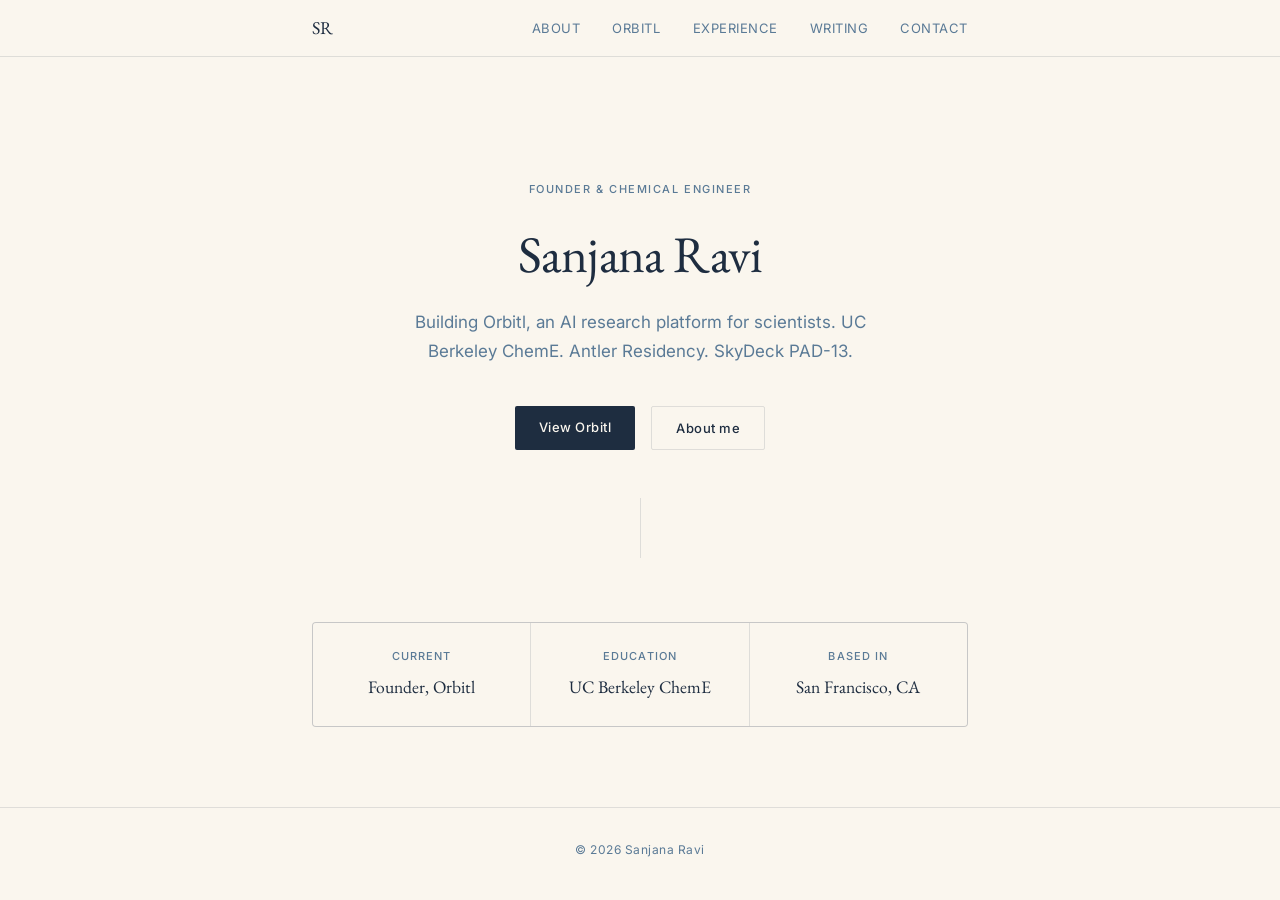
==== index.html @ 63fbdcaa "Add files via upload" ====
<!DOCTYPE html>
<html lang="en">
<head>
  <meta charset="UTF-8">
  <meta name="viewport" content="width=device-width, initial-scale=1.0">
  <title>Sanjana Ravi</title>
  <link rel="stylesheet" href="style.css">
  <style>
    .hero {
      padding-top: 60px;
      text-align: center;
    }

    .hero-eyebrow {
      font-size: 11px;
      font-weight: 500;
      letter-spacing: 0.14em;
      text-transform: uppercase;
      color: var(--muted);
      margin-bottom: 1.5rem;
    }

    .hero h1 {
      margin-bottom: 1.5rem;
    }

    .hero-sub {
      font-size: 17px;
      color: var(--muted);
      max-width: 480px;
      margin: 0 auto 2.5rem;
      line-height: 1.7;
    }

    .hero-links {
      display: flex;
      gap: 1rem;
      justify-content: center;
      flex-wrap: wrap;
    }

    .btn-primary {
      display: inline-block;
      padding: 10px 24px;
      background: var(--navy);
      color: var(--cream);
      font-size: 13px;
      font-weight: 500;
      letter-spacing: 0.04em;
      border-radius: 2px;
      text-decoration: none;
      transition: background 0.2s;
    }

    .btn-primary:hover {
      background: var(--mid);
      text-decoration: none;
    }

    .btn-secondary {
      display: inline-block;
      padding: 10px 24px;
      border: 1px solid var(--border);
      color: var(--navy);
      font-size: 13px;
      font-weight: 500;
      letter-spacing: 0.04em;
      border-radius: 2px;
      text-decoration: none;
      transition: border-color 0.2s;
    }

    .btn-secondary:hover {
      border-color: var(--accent);
      text-decoration: none;
    }

    .hero-rule {
      width: 1px;
      height: 60px;
      background: var(--border);
      margin: 3rem auto;
    }

    .quick-facts {
      display: grid;
      grid-template-columns: repeat(3, 1fr);
      gap: 1px;
      background: var(--border);
      border: 1px solid var(--border);
      border-radius: 4px;
      overflow: hidden;
      margin-top: 4rem;
    }

    .fact {
      background: var(--cream);
      padding: 1.5rem 1.25rem;
      text-align: center;
    }

    .fact-label {
      font-size: 11px;
      font-weight: 500;
      letter-spacing: 0.1em;
      text-transform: uppercase;
      color: var(--muted);
      margin-bottom: 0.4rem;
    }

    .fact-value {
      font-family: 'EB Garamond', serif;
      font-size: 1.1rem;
      color: var(--navy);
    }

    @media (max-width: 500px) {
      .quick-facts { grid-template-columns: 1fr; }
    }
  </style>
</head>
<body>

<nav>
  <div class="nav-inner">
    <a class="nav-logo" href="index.html">SR</a>
    <ul class="nav-links">
      <li><a href="about.html">About</a></li>
      <li><a href="orbitl.html">Orbitl</a></li>
      <li><a href="experience.html">Experience</a></li>
      <li><a href="writing.html">Writing</a></li>
      <li><a href="contact.html">Contact</a></li>
    </ul>
  </div>
</nav>

<div class="page">
  <div class="hero">
    <p class="hero-eyebrow">Founder &amp; Chemical Engineer</p>
    <h1>Sanjana Ravi</h1>
    <p class="hero-sub">
      Building Orbitl, an AI research platform for scientists.
      UC Berkeley ChemE. Antler Residency. SkyDeck PAD-13.
    </p>
    <div class="hero-links">
      <a href="orbitl.html" class="btn-primary">View Orbitl</a>
      <a href="about.html" class="btn-secondary">About me</a>
    </div>

    <div class="hero-rule"></div>

    <div class="quick-facts">
      <div class="fact">
        <p class="fact-label">Current</p>
        <p class="fact-value">Founder, Orbitl</p>
      </div>
      <div class="fact">
        <p class="fact-label">Education</p>
        <p class="fact-value">UC Berkeley ChemE</p>
      </div>
      <div class="fact">
        <p class="fact-label">Based in</p>
        <p class="fact-value">San Francisco, CA</p>
      </div>
    </div>
  </div>
</div>

<footer>
  &copy; 2026 Sanjana Ravi
</footer>

</body>
</html>
---- style.css ----
@import url('https://fonts.googleapis.com/css2?family=EB+Garamond:ital,wght@0,400;0,500;1,400&family=Inter:wght@300;400;500&display=swap');

*, *::before, *::after { box-sizing: border-box; margin: 0; padding: 0; }

:root {
  --navy:   #1E2D40;
  --mid:    #2C4A6E;
  --accent: #4A7FA5;
  --cream:  #FAF6EE;
  --sand:   #F0E8D5;
  --text:   #1E2D40;
  --muted:  #5A7A96;
  --border: rgba(30,45,64,0.12);
}

html { scroll-behavior: smooth; }

body {
  font-family: 'Inter', sans-serif;
  background: var(--cream);
  color: var(--text);
  font-size: 16px;
  line-height: 1.7;
  min-height: 100vh;
}

/* NAV */
nav {
  position: fixed;
  top: 0; left: 0; right: 0;
  z-index: 100;
  background: rgba(250,246,238,0.92);
  backdrop-filter: blur(8px);
  border-bottom: 1px solid var(--border);
}

.nav-inner {
  max-width: 720px;
  margin: 0 auto;
  padding: 0 2rem;
  height: 56px;
  display: flex;
  align-items: center;
  justify-content: space-between;
}

.nav-logo {
  font-family: 'EB Garamond', serif;
  font-size: 18px;
  color: var(--navy);
  text-decoration: none;
  letter-spacing: 0.01em;
}

.nav-links {
  display: flex;
  gap: 2rem;
  list-style: none;
}

.nav-links a {
  font-size: 13px;
  font-weight: 400;
  color: var(--muted);
  text-decoration: none;
  letter-spacing: 0.04em;
  text-transform: uppercase;
  transition: color 0.2s;
}

.nav-links a:hover,
.nav-links a.active { color: var(--navy); }

/* PAGE WRAPPER */
.page {
  max-width: 720px;
  margin: 0 auto;
  padding: 120px 2rem 80px;
}

/* TYPOGRAPHY */
h1 {
  font-family: 'EB Garamond', serif;
  font-size: clamp(2.2rem, 5vw, 3.2rem);
  font-weight: 400;
  line-height: 1.2;
  color: var(--navy);
  letter-spacing: -0.01em;
}

h2 {
  font-family: 'EB Garamond', serif;
  font-size: 1.6rem;
  font-weight: 400;
  color: var(--navy);
  margin-bottom: 1.2rem;
}

h3 {
  font-size: 14px;
  font-weight: 500;
  letter-spacing: 0.08em;
  text-transform: uppercase;
  color: var(--accent);
  margin-bottom: 0.5rem;
}

p { color: var(--text); margin-bottom: 1rem; }
p:last-child { margin-bottom: 0; }

a { color: var(--accent); text-decoration: none; }
a:hover { text-decoration: underline; }

/* DIVIDER */
.divider {
  width: 40px;
  height: 1px;
  background: var(--accent);
  margin: 2rem auto;
}

/* SECTION */
.section { margin-bottom: 5rem; }

/* EYEBROW */
.eyebrow {
  font-size: 11px;
  font-weight: 500;
  letter-spacing: 0.12em;
  text-transform: uppercase;
  color: var(--muted);
  margin-bottom: 1.5rem;
}

/* TAG */
.tag {
  display: inline-block;
  font-size: 11px;
  font-weight: 500;
  letter-spacing: 0.06em;
  text-transform: uppercase;
  color: var(--accent);
  background: rgba(74,127,165,0.1);
  padding: 3px 10px;
  border-radius: 2px;
  margin-right: 6px;
  margin-bottom: 6px;
}

/* CARD */
.card {
  border: 1px solid var(--border);
  border-radius: 4px;
  padding: 1.5rem;
  margin-bottom: 1rem;
  background: #fff;
}

.card-meta {
  font-size: 12px;
  color: var(--muted);
  margin-bottom: 0.4rem;
}

/* FOOTER */
footer {
  border-top: 1px solid var(--border);
  padding: 2rem;
  text-align: center;
  font-size: 12px;
  color: var(--muted);
  letter-spacing: 0.04em;
}

/* MOBILE */
@media (max-width: 600px) {
  .nav-links { gap: 1.2rem; }
  .page { padding: 100px 1.25rem 60px; }
}
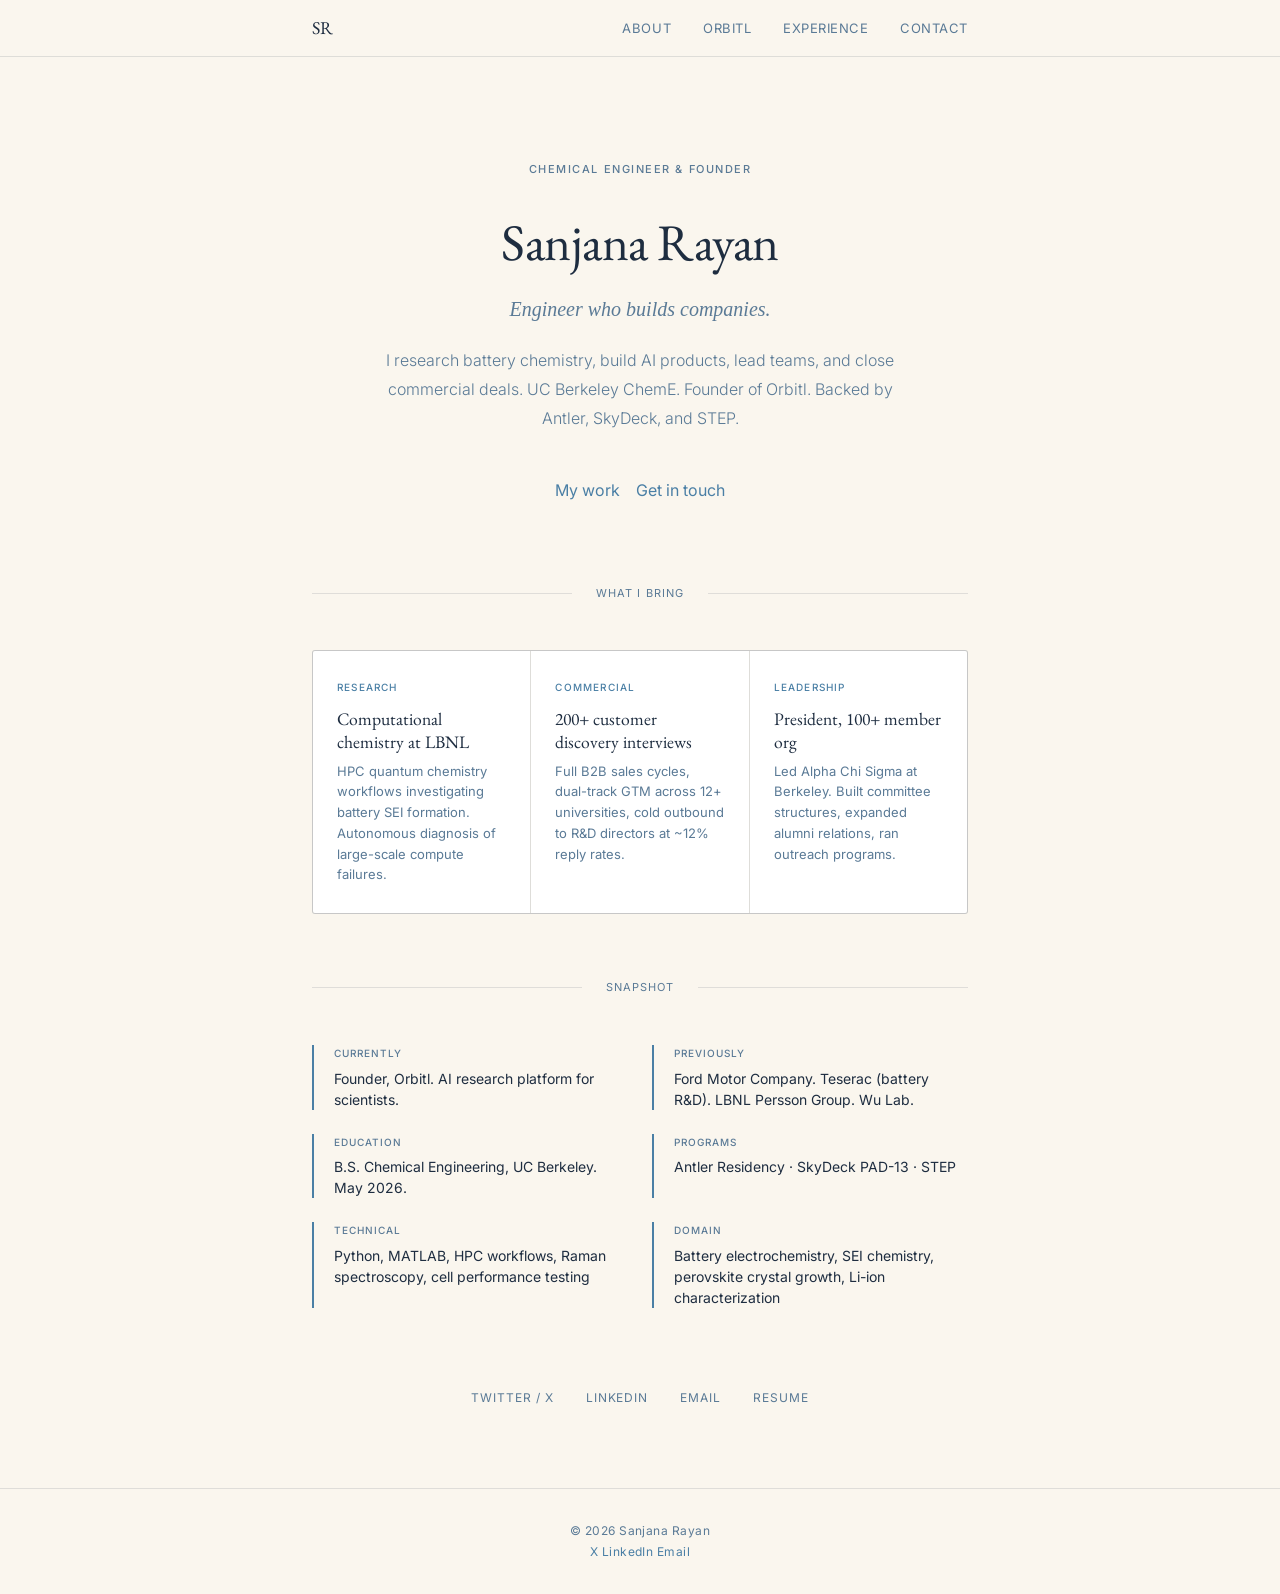
==== commit d31ed6be: "update site" ====
--- a/index.html
+++ b/index.html
@@ -3,13 +3,10 @@
 <head>
   <meta charset="UTF-8">
   <meta name="viewport" content="width=device-width, initial-scale=1.0">
-  <title>Sanjana Ravi</title>
+  <title>Sanjana Rayan</title>
   <link rel="stylesheet" href="style.css">
   <style>
-    .hero {
-      padding-top: 60px;
-      text-align: center;
-    }
+    .hero { padding-top: 40px; text-align: center; }
 
     .hero-eyebrow {
       font-size: 11px;
@@ -17,19 +14,26 @@
       letter-spacing: 0.14em;
       text-transform: uppercase;
       color: var(--muted);
-      margin-bottom: 1.5rem;
-    }
-
-    .hero h1 {
-      margin-bottom: 1.5rem;
+      margin-bottom: 2rem;
+    }
+
+    .hero h1 { margin-bottom: 1.25rem; }
+
+    .hero-tagline {
+      font-family: 'EB Garamond', serif;
+      font-size: 1.25rem;
+      color: var(--muted);
+      font-style: italic;
+      margin-bottom: 1.25rem;
     }
 
     .hero-sub {
-      font-size: 17px;
-      color: var(--muted);
-      max-width: 480px;
-      margin: 0 auto 2.5rem;
-      line-height: 1.7;
+      font-size: 16px;
+      color: var(--muted);
+      max-width: 520px;
+      margin: 0 auto 2.75rem;
+      line-height: 1.8;
+      font-weight: 300;
     }
 
     .hero-links {
@@ -37,85 +41,115 @@
       gap: 1rem;
       justify-content: center;
       flex-wrap: wrap;
-    }
-
-    .btn-primary {
-      display: inline-block;
-      padding: 10px 24px;
-      background: var(--navy);
-      color: var(--cream);
-      font-size: 13px;
-      font-weight: 500;
-      letter-spacing: 0.04em;
-      border-radius: 2px;
-      text-decoration: none;
-      transition: background 0.2s;
-    }
-
-    .btn-primary:hover {
-      background: var(--mid);
-      text-decoration: none;
-    }
-
-    .btn-secondary {
-      display: inline-block;
-      padding: 10px 24px;
-      border: 1px solid var(--border);
-      color: var(--navy);
-      font-size: 13px;
-      font-weight: 500;
-      letter-spacing: 0.04em;
-      border-radius: 2px;
-      text-decoration: none;
-      transition: border-color 0.2s;
-    }
-
-    .btn-secondary:hover {
-      border-color: var(--accent);
-      text-decoration: none;
-    }
-
-    .hero-rule {
-      width: 1px;
-      height: 60px;
+      margin-bottom: 5rem;
+    }
+
+    .section-rule {
+      display: grid;
+      grid-template-columns: 1fr auto 1fr;
+      align-items: center;
+      gap: 1.5rem;
+      margin: 0 0 3rem;
+      color: var(--muted);
+      font-size: 11px;
+      letter-spacing: 0.1em;
+      text-transform: uppercase;
+    }
+
+    .section-rule::before, .section-rule::after {
+      content: '';
+      height: 1px;
       background: var(--border);
-      margin: 3rem auto;
-    }
-
-    .quick-facts {
+    }
+
+    .highlights {
       display: grid;
       grid-template-columns: repeat(3, 1fr);
       gap: 1px;
       background: var(--border);
       border: 1px solid var(--border);
-      border-radius: 4px;
+      border-radius: 3px;
       overflow: hidden;
-      margin-top: 4rem;
-    }
-
-    .fact {
-      background: var(--cream);
-      padding: 1.5rem 1.25rem;
-      text-align: center;
-    }
-
-    .fact-label {
-      font-size: 11px;
+      margin-bottom: 4rem;
+    }
+
+    .highlight-cell {
+      background: #fff;
+      padding: 1.75rem 1.5rem;
+    }
+
+    .highlight-label {
+      font-size: 10px;
       font-weight: 500;
-      letter-spacing: 0.1em;
-      text-transform: uppercase;
-      color: var(--muted);
-      margin-bottom: 0.4rem;
-    }
-
-    .fact-value {
+      letter-spacing: 0.12em;
+      text-transform: uppercase;
+      color: var(--accent);
+      margin-bottom: 0.75rem;
+    }
+
+    .highlight-title {
       font-family: 'EB Garamond', serif;
       font-size: 1.1rem;
       color: var(--navy);
-    }
-
-    @media (max-width: 500px) {
-      .quick-facts { grid-template-columns: 1fr; }
+      margin-bottom: 0.4rem;
+      line-height: 1.3;
+    }
+
+    .highlight-desc {
+      font-size: 13px;
+      color: var(--muted);
+      line-height: 1.6;
+      margin: 0;
+    }
+
+    .snapshot {
+      display: grid;
+      grid-template-columns: repeat(2, 1fr);
+      gap: 1.5rem;
+      margin-bottom: 5rem;
+    }
+
+    .snapshot-item {
+      border-left: 2px solid var(--accent);
+      padding-left: 1.25rem;
+    }
+
+    .snapshot-item-label {
+      font-size: 10px;
+      font-weight: 500;
+      letter-spacing: 0.1em;
+      text-transform: uppercase;
+      color: var(--muted);
+      margin-bottom: 0.35rem;
+    }
+
+    .snapshot-item-value {
+      font-size: 14px;
+      color: var(--navy);
+      line-height: 1.5;
+      margin: 0;
+    }
+
+    .social-row {
+      display: flex;
+      justify-content: center;
+      gap: 2rem;
+    }
+
+    .social-link {
+      font-size: 12px;
+      letter-spacing: 0.08em;
+      text-transform: uppercase;
+      color: var(--muted);
+      text-decoration: none;
+      transition: color 0.2s;
+    }
+
+    .social-link:hover { color: var(--navy); text-decoration: none; }
+
+    @media (max-width: 600px) {
+      .highlights { grid-template-columns: 1fr; }
+      .snapshot { grid-template-columns: 1fr; }
     }
   </style>
 </head>
@@ -128,7 +162,6 @@
       <li><a href="about.html">About</a></li>
       <li><a href="orbitl.html">Orbitl</a></li>
       <li><a href="experience.html">Experience</a></li>
-      <li><a href="writing.html">Writing</a></li>
       <li><a href="contact.html">Contact</a></li>
     </ul>
   </div>
@@ -136,39 +169,84 @@
 
 <div class="page">
   <div class="hero">
-    <p class="hero-eyebrow">Founder &amp; Chemical Engineer</p>
-    <h1>Sanjana Ravi</h1>
+    <p class="hero-eyebrow">Chemical Engineer &amp; Founder</p>
+    <h1>Sanjana Rayan</h1>
+    <p class="hero-tagline">Engineer who builds companies.</p>
     <p class="hero-sub">
-      Building Orbitl, an AI research platform for scientists.
-      UC Berkeley ChemE. Antler Residency. SkyDeck PAD-13.
+      I research battery chemistry, build AI products, lead teams, and close commercial deals.
+      UC Berkeley ChemE. Founder of Orbitl. Backed by Antler, SkyDeck, and STEP.
     </p>
     <div class="hero-links">
-      <a href="orbitl.html" class="btn-primary">View Orbitl</a>
-      <a href="about.html" class="btn-secondary">About me</a>
-    </div>
-
-    <div class="hero-rule"></div>
-
-    <div class="quick-facts">
-      <div class="fact">
-        <p class="fact-label">Current</p>
-        <p class="fact-value">Founder, Orbitl</p>
-      </div>
-      <div class="fact">
-        <p class="fact-label">Education</p>
-        <p class="fact-value">UC Berkeley ChemE</p>
-      </div>
-      <div class="fact">
-        <p class="fact-label">Based in</p>
-        <p class="fact-value">San Francisco, CA</p>
-      </div>
-    </div>
+      <a href="experience.html" class="btn-primary">My work</a>
+      <a href="contact.html" class="btn-secondary">Get in touch</a>
+    </div>
+  </div>
+
+  <div class="section-rule">What I bring</div>
+
+  <div class="highlights">
+    <div class="highlight-cell">
+      <p class="highlight-label">Research</p>
+      <p class="highlight-title">Computational chemistry at LBNL</p>
+      <p class="highlight-desc">HPC quantum chemistry workflows investigating battery SEI formation. Autonomous diagnosis of large-scale compute failures.</p>
+    </div>
+    <div class="highlight-cell">
+      <p class="highlight-label">Commercial</p>
+      <p class="highlight-title">200+ customer discovery interviews</p>
+      <p class="highlight-desc">Full B2B sales cycles, dual-track GTM across 12+ universities, cold outbound to R&amp;D directors at ~12% reply rates.</p>
+    </div>
+    <div class="highlight-cell">
+      <p class="highlight-label">Leadership</p>
+      <p class="highlight-title">President, 100+ member org</p>
+      <p class="highlight-desc">Led Alpha Chi Sigma at Berkeley. Built committee structures, expanded alumni relations, ran outreach programs.</p>
+    </div>
+  </div>
+
+  <div class="section-rule">Snapshot</div>
+
+  <div class="snapshot">
+    <div class="snapshot-item">
+      <p class="snapshot-item-label">Currently</p>
+      <p class="snapshot-item-value">Founder, Orbitl. AI research platform for scientists.</p>
+    </div>
+    <div class="snapshot-item">
+      <p class="snapshot-item-label">Previously</p>
+      <p class="snapshot-item-value">Ford Motor Company. Teserac (battery R&amp;D). LBNL Persson Group. Wu Lab.</p>
+    </div>
+    <div class="snapshot-item">
+      <p class="snapshot-item-label">Education</p>
+      <p class="snapshot-item-value">B.S. Chemical Engineering, UC Berkeley. May 2026.</p>
+    </div>
+    <div class="snapshot-item">
+      <p class="snapshot-item-label">Programs</p>
+      <p class="snapshot-item-value">Antler Residency &middot; SkyDeck PAD-13 &middot; STEP</p>
+    </div>
+    <div class="snapshot-item">
+      <p class="snapshot-item-label">Technical</p>
+      <p class="snapshot-item-value">Python, MATLAB, HPC workflows, Raman spectroscopy, cell performance testing</p>
+    </div>
+    <div class="snapshot-item">
+      <p class="snapshot-item-label">Domain</p>
+      <p class="snapshot-item-value">Battery electrochemistry, SEI chemistry, perovskite crystal growth, Li-ion characterization</p>
+    </div>
+  </div>
+
+  <div class="social-row">
+    <a class="social-link" href="https://x.com/sanjanarayan" target="_blank">Twitter / X</a>
+    <a class="social-link" href="https://www.linkedin.com/in/sanjanarayan/" target="_blank">LinkedIn</a>
+    <a class="social-link" href="mailto:sanjanarayan@berkeley.edu">Email</a>
+    <a class="social-link" href="resume.pdf" target="_blank">Resume</a>
   </div>
 </div>
 
 <footer>
-  &copy; 2026 Sanjana Ravi
+  <span>&copy; 2026 Sanjana Rayan</span>
+  <div class="footer-links">
+    <a href="https://x.com/sanjanarayan" target="_blank">X</a>
+    <a href="https://www.linkedin.com/in/sanjanarayan/" target="_blank">LinkedIn</a>
+    <a href="mailto:sanjanarayan@berkeley.edu">Email</a>
+  </div>
 </footer>
 
 </body>
-</html>
+</html>
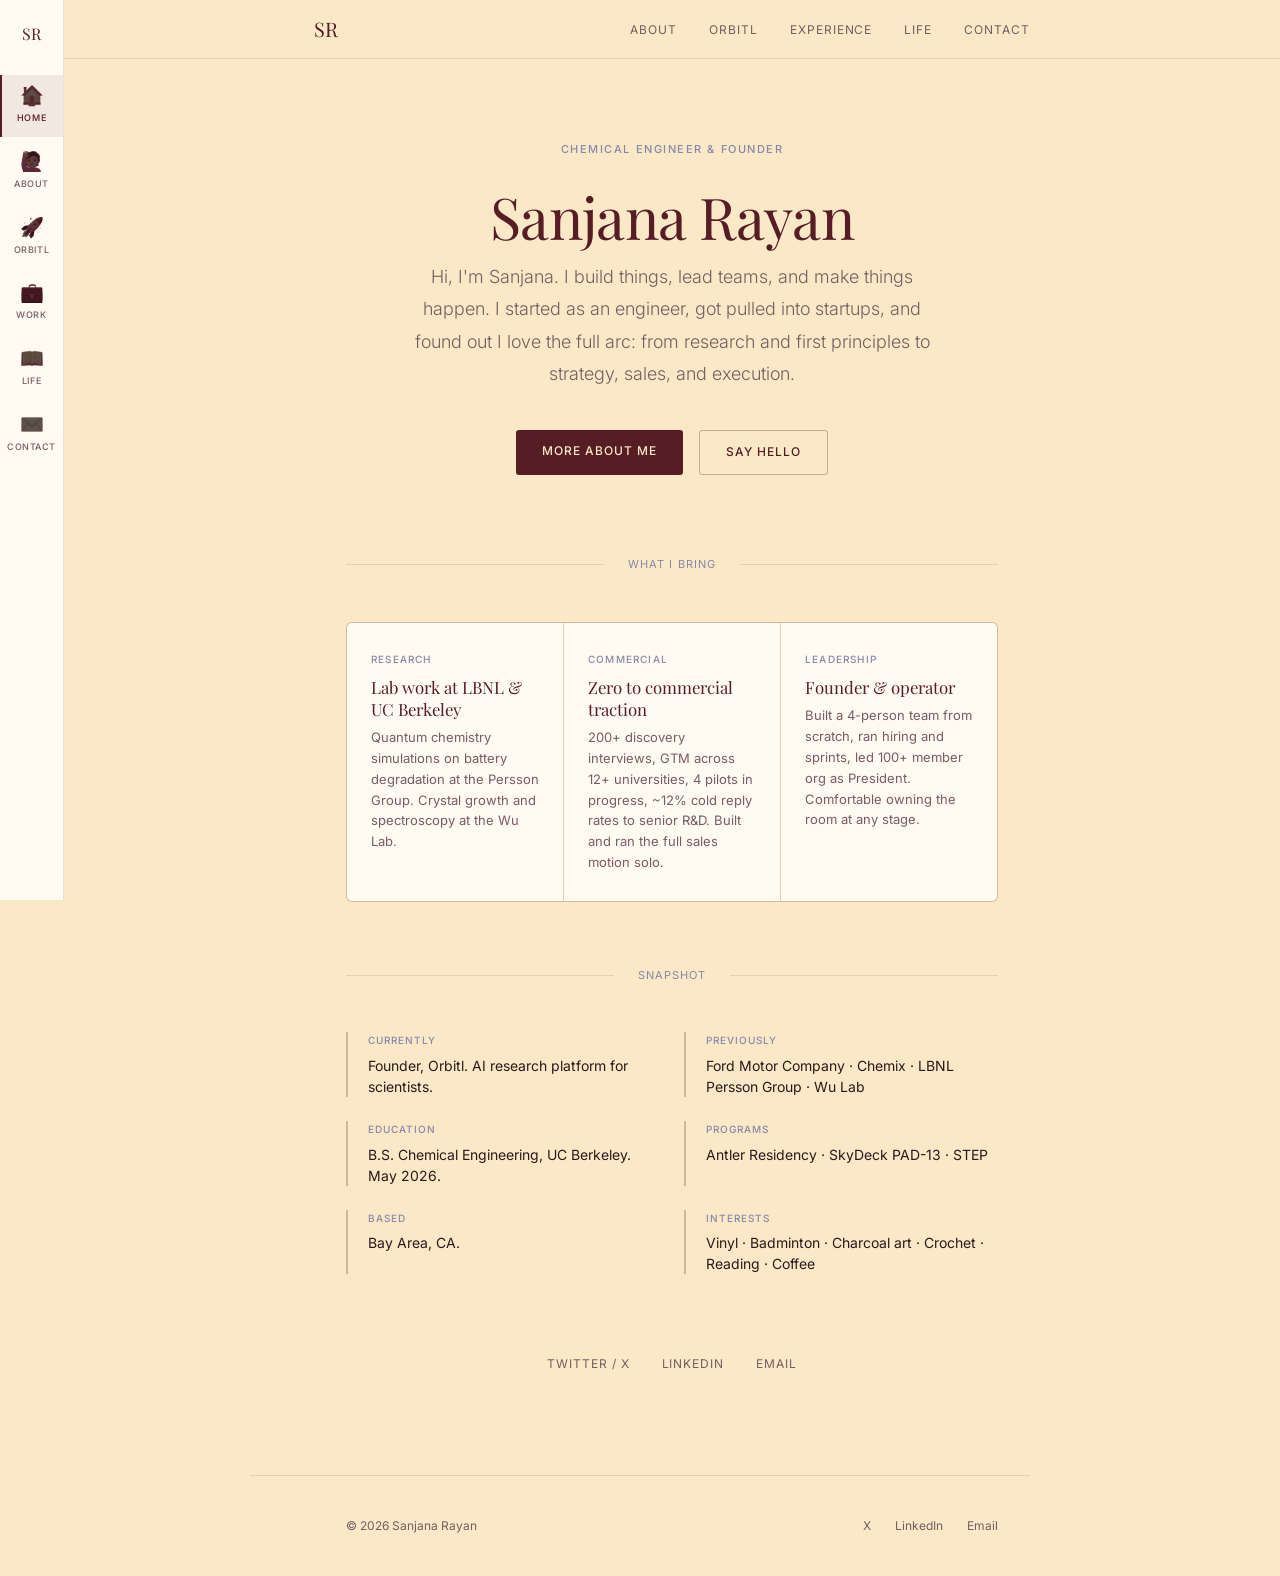
==== commit 1a68742e: "redesign" ====
--- a/index.html
+++ b/index.html
@@ -6,61 +6,12 @@
   <title>Sanjana Rayan</title>
   <link rel="stylesheet" href="style.css">
   <style>
-    .hero { padding-top: 40px; text-align: center; }
-
-    .hero-eyebrow {
-      font-size: 11px;
-      font-weight: 500;
-      letter-spacing: 0.14em;
-      text-transform: uppercase;
-      color: var(--muted);
-      margin-bottom: 2rem;
-    }
-
-    .hero h1 { margin-bottom: 1.25rem; }
-
-    .hero-tagline {
-      font-family: 'EB Garamond', serif;
-      font-size: 1.25rem;
-      color: var(--muted);
-      font-style: italic;
-      margin-bottom: 1.25rem;
-    }
-
-    .hero-sub {
-      font-size: 16px;
-      color: var(--muted);
-      max-width: 520px;
-      margin: 0 auto 2.75rem;
-      line-height: 1.8;
-      font-weight: 300;
-    }
-
-    .hero-links {
-      display: flex;
-      gap: 1rem;
-      justify-content: center;
-      flex-wrap: wrap;
-      margin-bottom: 5rem;
-    }
-
-    .section-rule {
-      display: grid;
-      grid-template-columns: 1fr auto 1fr;
-      align-items: center;
-      gap: 1.5rem;
-      margin: 0 0 3rem;
-      color: var(--muted);
-      font-size: 11px;
-      letter-spacing: 0.1em;
-      text-transform: uppercase;
-    }
-
-    .section-rule::before, .section-rule::after {
-      content: '';
-      height: 1px;
-      background: var(--border);
-    }
+    .hero { text-align: center; padding-top: 40px; }
+    .hero-eyebrow { font-size: 11px; font-weight: 500; letter-spacing: 0.14em; text-transform: uppercase; color: var(--slate-dk); margin-bottom: 1.5rem; }
+    .hero h1 { margin-bottom: 0.75rem; }
+    .hero-tagline { font-family: 'Playfair Display', serif; font-size: 1.2rem; color: var(--muted); font-style: italic; margin-bottom: 1.25rem; }
+    .hero-sub { font-size: 16px; color: var(--muted); max-width: 500px; margin: 0 auto 2.5rem; line-height: 1.8; font-weight: 300; }
+    .hero-links { display: flex; gap: 1rem; justify-content: center; flex-wrap: wrap; margin-bottom: 5rem; }
 
     .highlights {
       display: grid;
@@ -68,84 +19,23 @@
       gap: 1px;
       background: var(--border);
       border: 1px solid var(--border);
-      border-radius: 3px;
+      border-radius: 6px;
       overflow: hidden;
       margin-bottom: 4rem;
     }
+    .highlight-cell { background: var(--white); padding: 1.75rem 1.5rem; }
+    .highlight-label { font-size: 10px; font-weight: 500; letter-spacing: 0.12em; text-transform: uppercase; color: var(--slate-dk); margin-bottom: 0.6rem; }
+    .highlight-title { font-family: 'Playfair Display', serif; font-size: 1.05rem; color: var(--bordeaux); margin-bottom: 0.4rem; line-height: 1.3; }
+    .highlight-desc { font-size: 13px; color: var(--muted); line-height: 1.6; margin: 0; }
 
-    .highlight-cell {
-      background: #fff;
-      padding: 1.75rem 1.5rem;
-    }
+    .snapshot { display: grid; grid-template-columns: repeat(2, 1fr); gap: 1.5rem; margin-bottom: 5rem; }
+    .snapshot-item { border-left: 2px solid rgba(86,29,37,0.25); padding-left: 1.25rem; }
+    .snapshot-item-label { font-size: 10px; font-weight: 500; letter-spacing: 0.1em; text-transform: uppercase; color: var(--slate-dk); margin-bottom: 0.35rem; }
+    .snapshot-item-value { font-size: 14px; color: var(--text); line-height: 1.5; margin: 0; }
 
-    .highlight-label {
-      font-size: 10px;
-      font-weight: 500;
-      letter-spacing: 0.12em;
-      text-transform: uppercase;
-      color: var(--accent);
-      margin-bottom: 0.75rem;
-    }
-
-    .highlight-title {
-      font-family: 'EB Garamond', serif;
-      font-size: 1.1rem;
-      color: var(--navy);
-      margin-bottom: 0.4rem;
-      line-height: 1.3;
-    }
-
-    .highlight-desc {
-      font-size: 13px;
-      color: var(--muted);
-      line-height: 1.6;
-      margin: 0;
-    }
-
-    .snapshot {
-      display: grid;
-      grid-template-columns: repeat(2, 1fr);
-      gap: 1.5rem;
-      margin-bottom: 5rem;
-    }
-
-    .snapshot-item {
-      border-left: 2px solid var(--accent);
-      padding-left: 1.25rem;
-    }
-
-    .snapshot-item-label {
-      font-size: 10px;
-      font-weight: 500;
-      letter-spacing: 0.1em;
-      text-transform: uppercase;
-      color: var(--muted);
-      margin-bottom: 0.35rem;
-    }
-
-    .snapshot-item-value {
-      font-size: 14px;
-      color: var(--navy);
-      line-height: 1.5;
-      margin: 0;
-    }
-
-    .social-row {
-      display: flex;
-      justify-content: center;
-      gap: 2rem;
-    }
-
-    .social-link {
-      font-size: 12px;
-      letter-spacing: 0.08em;
-      text-transform: uppercase;
-      color: var(--muted);
-      text-decoration: none;
-      transition: color 0.2s;
-    }
-
-    .social-link:hover { color: var(--navy); text-decoration: none; }
+    .social-row { display: flex; justify-content: center; gap: 2rem; }
+    .social-link { font-size: 12px; letter-spacing: 0.08em; text-transform: uppercase; color: var(--muted); text-decoration: none; transition: color 0.2s; }
+    .social-link:hover { color: var(--bordeaux); text-decoration: none; }
 
     @media (max-width: 600px) {
       .highlights { grid-template-columns: 1fr; }
@@ -154,7 +44,33 @@
   </style>
 </head>
 <body>
-
+<div class="sidebar">
+  <a class="sidebar-logo" href="index.html">SR</a>
+  <a class="sidebar-link active" href="index.html">
+    <span class="sidebar-emoji">🏠</span>
+    <span class="sidebar-label">Home</span>
+  </a>
+  <a class="sidebar-link " href="about.html">
+    <span class="sidebar-emoji">🙋</span>
+    <span class="sidebar-label">About</span>
+  </a>
+  <a class="sidebar-link " href="orbitl.html">
+    <span class="sidebar-emoji">🚀</span>
+    <span class="sidebar-label">Orbitl</span>
+  </a>
+  <a class="sidebar-link " href="experience.html">
+    <span class="sidebar-emoji">💼</span>
+    <span class="sidebar-label">Work</span>
+  </a>
+  <a class="sidebar-link " href="life.html">
+    <span class="sidebar-emoji">📖</span>
+    <span class="sidebar-label">Life</span>
+  </a>
+  <a class="sidebar-link " href="contact.html">
+    <span class="sidebar-emoji">✉️</span>
+    <span class="sidebar-label">Contact</span>
+  </a>
+</div>
 <nav>
   <div class="nav-inner">
     <a class="nav-logo" href="index.html">SR</a>
@@ -162,6 +78,7 @@
       <li><a href="about.html">About</a></li>
       <li><a href="orbitl.html">Orbitl</a></li>
       <li><a href="experience.html">Experience</a></li>
+      <li><a href="life.html">Life</a></li>
       <li><a href="contact.html">Contact</a></li>
     </ul>
   </div>
@@ -171,14 +88,10 @@
   <div class="hero">
     <p class="hero-eyebrow">Chemical Engineer &amp; Founder</p>
     <h1>Sanjana Rayan</h1>
-    <p class="hero-tagline">Engineer who builds companies.</p>
-    <p class="hero-sub">
-      I research battery chemistry, build AI products, lead teams, and close commercial deals.
-      UC Berkeley ChemE. Founder of Orbitl. Backed by Antler, SkyDeck, and STEP.
-    </p>
+    <p class="hero-sub" style="font-size:18px; max-width:520px;">Hi, I'm Sanjana. I build things, lead teams, and make things happen. I started as an engineer, got pulled into startups, and found out I love the full arc: from research and first principles to strategy, sales, and execution.</p>
     <div class="hero-links">
-      <a href="experience.html" class="btn-primary">My work</a>
-      <a href="contact.html" class="btn-secondary">Get in touch</a>
+      <a href="about.html" class="btn-primary">More about me</a>
+      <a href="contact.html" class="btn-secondary">Say hello</a>
     </div>
   </div>
 
@@ -187,18 +100,18 @@
   <div class="highlights">
     <div class="highlight-cell">
       <p class="highlight-label">Research</p>
-      <p class="highlight-title">Computational chemistry at LBNL</p>
-      <p class="highlight-desc">HPC quantum chemistry workflows investigating battery SEI formation. Autonomous diagnosis of large-scale compute failures.</p>
+      <p class="highlight-title">Lab work at LBNL &amp; UC Berkeley</p>
+      <p class="highlight-desc">Quantum chemistry simulations on battery degradation at the Persson Group. Crystal growth and spectroscopy at the Wu Lab.</p>
     </div>
     <div class="highlight-cell">
       <p class="highlight-label">Commercial</p>
-      <p class="highlight-title">200+ customer discovery interviews</p>
-      <p class="highlight-desc">Full B2B sales cycles, dual-track GTM across 12+ universities, cold outbound to R&amp;D directors at ~12% reply rates.</p>
+      <p class="highlight-title">Zero to commercial traction</p>
+      <p class="highlight-desc">200+ discovery interviews, GTM across 12+ universities, 4 pilots in progress, ~12% cold reply rates to senior R&amp;D. Built and ran the full sales motion solo.</p>
     </div>
     <div class="highlight-cell">
       <p class="highlight-label">Leadership</p>
-      <p class="highlight-title">President, 100+ member org</p>
-      <p class="highlight-desc">Led Alpha Chi Sigma at Berkeley. Built committee structures, expanded alumni relations, ran outreach programs.</p>
+      <p class="highlight-title">Founder &amp; operator</p>
+      <p class="highlight-desc">Built a 4-person team from scratch, ran hiring and sprints, led 100+ member org as President. Comfortable owning the room at any stage.</p>
     </div>
   </div>
 
@@ -211,7 +124,7 @@
     </div>
     <div class="snapshot-item">
       <p class="snapshot-item-label">Previously</p>
-      <p class="snapshot-item-value">Ford Motor Company. Teserac (battery R&amp;D). LBNL Persson Group. Wu Lab.</p>
+      <p class="snapshot-item-value">Ford Motor Company &middot; Chemix &middot; LBNL Persson Group &middot; Wu Lab</p>
     </div>
     <div class="snapshot-item">
       <p class="snapshot-item-label">Education</p>
@@ -222,31 +135,29 @@
       <p class="snapshot-item-value">Antler Residency &middot; SkyDeck PAD-13 &middot; STEP</p>
     </div>
     <div class="snapshot-item">
-      <p class="snapshot-item-label">Technical</p>
-      <p class="snapshot-item-value">Python, MATLAB, HPC workflows, Raman spectroscopy, cell performance testing</p>
+      <p class="snapshot-item-label">Based</p>
+      <p class="snapshot-item-value">Bay Area, CA.</p>
     </div>
     <div class="snapshot-item">
-      <p class="snapshot-item-label">Domain</p>
-      <p class="snapshot-item-value">Battery electrochemistry, SEI chemistry, perovskite crystal growth, Li-ion characterization</p>
+      <p class="snapshot-item-label">Interests</p>
+      <p class="snapshot-item-value">Vinyl &middot; Badminton &middot; Charcoal art &middot; Crochet &middot; Reading &middot; Coffee</p>
     </div>
   </div>
 
   <div class="social-row">
-    <a class="social-link" href="https://x.com/sanjanarayan" target="_blank">Twitter / X</a>
+    <a class="social-link" href="https://x.com/sanjanabrayan" target="_blank">Twitter / X</a>
     <a class="social-link" href="https://www.linkedin.com/in/sanjanarayan/" target="_blank">LinkedIn</a>
     <a class="social-link" href="mailto:sanjanarayan@berkeley.edu">Email</a>
-    <a class="social-link" href="resume.pdf" target="_blank">Resume</a>
   </div>
 </div>
 
 <footer>
   <span>&copy; 2026 Sanjana Rayan</span>
   <div class="footer-links">
-    <a href="https://x.com/sanjanarayan" target="_blank">X</a>
+    <a href="https://x.com/sanjanabrayan" target="_blank">X</a>
     <a href="https://www.linkedin.com/in/sanjanarayan/" target="_blank">LinkedIn</a>
     <a href="mailto:sanjanarayan@berkeley.edu">Email</a>
   </div>
 </footer>
-
 </body>
 </html>
--- a/style.css
+++ b/style.css
@@ -1,179 +1,222 @@
-@import url('https://fonts.googleapis.com/css2?family=EB+Garamond:ital,wght@0,400;0,500;1,400&family=Inter:wght@300;400;500&display=swap');
+@import url('https://fonts.googleapis.com/css2?family=Playfair+Display:ital,wght@0,400;0,500;1,400&family=Inter:wght@300;400;500&display=swap');
 
 *, *::before, *::after { box-sizing: border-box; margin: 0; padding: 0; }
 
 :root {
-  --navy:   #1E2D40;
-  --mid:    #2C4A6E;
-  --accent: #4A7FA5;
-  --cream:  #FAF6EE;
-  --sand:   #F0E8D5;
-  --text:   #1E2D40;
-  --muted:  #5A7A96;
-  --border: rgba(30,45,64,0.12);
+  --beige:    #FAE8C7;
+  --beige-dk: #F0D9A8;
+  --bordeaux: #561D25;
+  --slate:    #B8B8D1;
+  --slate-dk: #8888AA;
+  --text:     #2A1A1C;
+  --muted:    #7A5C62;
+  --border:   rgba(86,29,37,0.12);
+  --white:    #FFFAF2;
+  --sidebar-w: 64px;
 }
 
 html { scroll-behavior: smooth; }
 
 body {
   font-family: 'Inter', sans-serif;
-  background: var(--cream);
+  background: var(--beige);
   color: var(--text);
   font-size: 16px;
   line-height: 1.7;
   min-height: 100vh;
 }
 
-/* NAV */
+/* TOP NAV */
 nav {
   position: fixed;
-  top: 0; left: 0; right: 0;
+  top: 0;
+  left: var(--sidebar-w);
+  right: 0;
   z-index: 100;
-  background: rgba(250,246,238,0.92);
-  backdrop-filter: blur(8px);
+  background: rgba(250,232,199,0.95);
+  backdrop-filter: blur(12px);
   border-bottom: 1px solid var(--border);
 }
 
 .nav-inner {
-  max-width: 720px;
+  max-width: 780px;
   margin: 0 auto;
   padding: 0 2rem;
-  height: 56px;
+  height: 58px;
   display: flex;
   align-items: center;
   justify-content: space-between;
 }
 
 .nav-logo {
-  font-family: 'EB Garamond', serif;
-  font-size: 18px;
-  color: var(--navy);
-  text-decoration: none;
-  letter-spacing: 0.01em;
-}
-
-.nav-links {
-  display: flex;
-  gap: 2rem;
-  list-style: none;
-}
+  font-family: 'Playfair Display', serif;
+  font-size: 20px;
+  color: var(--bordeaux);
+  text-decoration: none;
+}
+
+.nav-links { display: flex; gap: 2rem; list-style: none; }
 
 .nav-links a {
-  font-size: 13px;
+  font-size: 12px;
   font-weight: 400;
   color: var(--muted);
   text-decoration: none;
-  letter-spacing: 0.04em;
+  letter-spacing: 0.08em;
   text-transform: uppercase;
   transition: color 0.2s;
 }
 
-.nav-links a:hover,
-.nav-links a.active { color: var(--navy); }
-
-/* PAGE WRAPPER */
+.nav-links a:hover, .nav-links a.active { color: var(--bordeaux); }
+
+/* SIDEBAR */
+.sidebar {
+  position: fixed;
+  top: 0;
+  left: 0;
+  bottom: 0;
+  width: var(--sidebar-w);
+  background: var(--white);
+  border-right: 1px solid var(--border);
+  z-index: 200;
+  display: flex;
+  flex-direction: column;
+  align-items: center;
+  padding: 1.25rem 0;
+  gap: 0.25rem;
+}
+
+.sidebar-logo {
+  font-family: 'Playfair Display', serif;
+  font-size: 16px;
+  color: var(--bordeaux);
+  text-decoration: none;
+  margin-bottom: 1.5rem;
+  letter-spacing: 0.02em;
+}
+
+.sidebar-link {
+  display: flex;
+  flex-direction: column;
+  align-items: center;
+  gap: 0.3rem;
+  padding: 0.7rem 0.5rem;
+  width: 100%;
+  text-decoration: none;
+  border-radius: 0;
+  transition: background 0.15s;
+  position: relative;
+}
+
+.sidebar-link:hover { background: rgba(86,29,37,0.05); text-decoration: none; }
+
+.sidebar-link.active { background: rgba(86,29,37,0.08); }
+.sidebar-link.active::before {
+  content: '';
+  position: absolute;
+  left: 0; top: 0; bottom: 0;
+  width: 2px;
+  background: var(--bordeaux);
+}
+
+.sidebar-emoji {
+  font-size: 1.2rem;
+  line-height: 1;
+  filter: grayscale(1) sepia(1) saturate(4) hue-rotate(300deg) brightness(0.35);
+}
+
+.sidebar-label {
+  font-size: 9px;
+  font-weight: 500;
+  letter-spacing: 0.06em;
+  text-transform: uppercase;
+  color: var(--muted);
+}
+
+.sidebar-link.active .sidebar-label { color: var(--bordeaux); }
+
+/* PAGE */
 .page {
-  max-width: 720px;
+  max-width: 780px;
   margin: 0 auto;
-  padding: 120px 2rem 80px;
-}
-
-/* TYPOGRAPHY */
+  padding: 100px 2rem 100px calc(var(--sidebar-w) + 2rem);
+}
+
+/* TYPE */
 h1 {
-  font-family: 'EB Garamond', serif;
-  font-size: clamp(2.2rem, 5vw, 3.2rem);
+  font-family: 'Playfair Display', serif;
+  font-size: clamp(2.4rem, 5vw, 3.6rem);
   font-weight: 400;
-  line-height: 1.2;
-  color: var(--navy);
+  line-height: 1.15;
+  color: var(--bordeaux);
   letter-spacing: -0.01em;
 }
 
 h2 {
-  font-family: 'EB Garamond', serif;
-  font-size: 1.6rem;
+  font-family: 'Playfair Display', serif;
+  font-size: 1.8rem;
   font-weight: 400;
-  color: var(--navy);
-  margin-bottom: 1.2rem;
+  color: var(--bordeaux);
+  margin-bottom: 1rem;
 }
 
 h3 {
-  font-size: 14px;
-  font-weight: 500;
-  letter-spacing: 0.08em;
-  text-transform: uppercase;
-  color: var(--accent);
-  margin-bottom: 0.5rem;
-}
-
-p { color: var(--text); margin-bottom: 1rem; }
-p:last-child { margin-bottom: 0; }
-
-a { color: var(--accent); text-decoration: none; }
-a:hover { text-decoration: underline; }
-
-/* DIVIDER */
-.divider {
-  width: 40px;
-  height: 1px;
-  background: var(--accent);
-  margin: 2rem auto;
-}
-
-/* SECTION */
-.section { margin-bottom: 5rem; }
-
-/* EYEBROW */
-.eyebrow {
   font-size: 11px;
   font-weight: 500;
   letter-spacing: 0.12em;
   text-transform: uppercase;
-  color: var(--muted);
-  margin-bottom: 1.5rem;
-}
-
-/* TAG */
-.tag {
-  display: inline-block;
-  font-size: 11px;
-  font-weight: 500;
-  letter-spacing: 0.06em;
-  text-transform: uppercase;
-  color: var(--accent);
-  background: rgba(74,127,165,0.1);
-  padding: 3px 10px;
-  border-radius: 2px;
-  margin-right: 6px;
-  margin-bottom: 6px;
-}
-
-/* CARD */
-.card {
-  border: 1px solid var(--border);
-  border-radius: 4px;
-  padding: 1.5rem;
-  margin-bottom: 1rem;
-  background: #fff;
-}
-
-.card-meta {
-  font-size: 12px;
-  color: var(--muted);
-  margin-bottom: 0.4rem;
-}
-
-/* FOOTER */
-footer {
-  border-top: 1px solid var(--border);
-  padding: 2rem;
-  text-align: center;
-  font-size: 12px;
-  color: var(--muted);
-  letter-spacing: 0.04em;
-}
-
-/* MOBILE */
-@media (max-width: 600px) {
+  color: var(--slate-dk);
+  margin-bottom: 1.2rem;
+}
+
+p { color: var(--text); margin-bottom: 1rem; }
+p:last-child { margin-bottom: 0; }
+a { color: var(--bordeaux); text-decoration: none; }
+a:hover { text-decoration: underline; }
+
+.divider { width: 36px; height: 2px; background: var(--bordeaux); margin: 1.6rem 0; opacity: 0.4; }
+.section { margin-bottom: 5rem; }
+.eyebrow { font-size: 11px; font-weight: 500; letter-spacing: 0.14em; text-transform: uppercase; color: var(--slate-dk); margin-bottom: 1rem; }
+
+.card { background: var(--white); border: 1px solid var(--border); border-radius: 6px; padding: 1.5rem 1.75rem; margin-bottom: 1px; transition: border-color 0.2s; }
+.card:hover { border-color: rgba(86,29,37,0.25); }
+
+.tag { display: inline-block; font-size: 11px; font-weight: 500; letter-spacing: 0.06em; text-transform: uppercase; color: var(--bordeaux); background: rgba(86,29,37,0.07); border: 1px solid rgba(86,29,37,0.15); padding: 4px 10px; border-radius: 2px; margin-right: 6px; margin-bottom: 6px; }
+
+.btn-primary { display: inline-block; padding: 11px 26px; background: var(--bordeaux); color: var(--beige); font-size: 12px; font-weight: 500; letter-spacing: 0.08em; text-transform: uppercase; border-radius: 3px; text-decoration: none; transition: opacity 0.2s; }
+.btn-primary:hover { opacity: 0.85; text-decoration: none; }
+
+.btn-secondary { display: inline-block; padding: 11px 26px; border: 1px solid rgba(86,29,37,0.3); color: var(--bordeaux); font-size: 12px; font-weight: 500; letter-spacing: 0.08em; text-transform: uppercase; border-radius: 3px; text-decoration: none; transition: border-color 0.2s; }
+.btn-secondary:hover { border-color: var(--bordeaux); text-decoration: none; }
+
+.section-rule { display: grid; grid-template-columns: 1fr auto 1fr; align-items: center; gap: 1.5rem; margin: 0 0 3rem; color: var(--slate-dk); font-size: 11px; letter-spacing: 0.1em; text-transform: uppercase; }
+.section-rule::before, .section-rule::after { content: ''; height: 1px; background: var(--border); }
+
+.exp-item { display: grid; grid-template-columns: 110px 1fr; gap: 0 2.5rem; padding: 2rem 0; border-top: 1px solid var(--border); }
+.exp-item:last-child { border-bottom: 1px solid var(--border); }
+.exp-date { font-size: 11px; color: var(--muted); padding-top: 4px; line-height: 1.6; }
+.exp-title { font-weight: 500; font-size: 15px; color: var(--text); margin-bottom: 0.15rem; }
+.exp-org { font-size: 13px; color: var(--bordeaux); margin-bottom: 0.8rem; opacity: 0.8; }
+.exp-bullets { list-style: none; padding: 0; margin: 0; }
+.exp-bullets li { font-size: 14px; color: var(--muted); line-height: 1.65; padding-left: 1rem; position: relative; margin-bottom: 0.5rem; }
+.exp-bullets li::before { content: ''; position: absolute; left: 0; top: 0.65em; width: 4px; height: 1px; background: var(--bordeaux); }
+.exp-bullets li:last-child { margin-bottom: 0; }
+
+.section-divider { margin: 3rem 0 1.5rem; display: flex; align-items: center; gap: 1rem; }
+.section-divider h3 { margin: 0; }
+.section-divider::after { content: ''; flex: 1; height: 1px; background: var(--border); }
+
+footer { border-top: 1px solid var(--border); padding: 2.5rem 2rem 2.5rem calc(var(--sidebar-w) + 2rem); max-width: 780px; margin: 0 auto; display: flex; align-items: center; justify-content: space-between; font-size: 12px; color: var(--muted); }
+.footer-links { display: flex; gap: 1.5rem; }
+.footer-links a { color: var(--muted); font-size: 12px; }
+.footer-links a:hover { color: var(--bordeaux); text-decoration: none; }
+
+@media (max-width: 700px) {
+  :root { --sidebar-w: 0px; }
+  .sidebar { display: none; }
+  nav { left: 0; }
   .nav-links { gap: 1.2rem; }
   .page { padding: 100px 1.25rem 60px; }
-}
+  footer { flex-direction: column; gap: 1rem; text-align: center; padding-left: 1.25rem; }
+  .exp-item { grid-template-columns: 1fr; gap: 0.4rem; }
+}
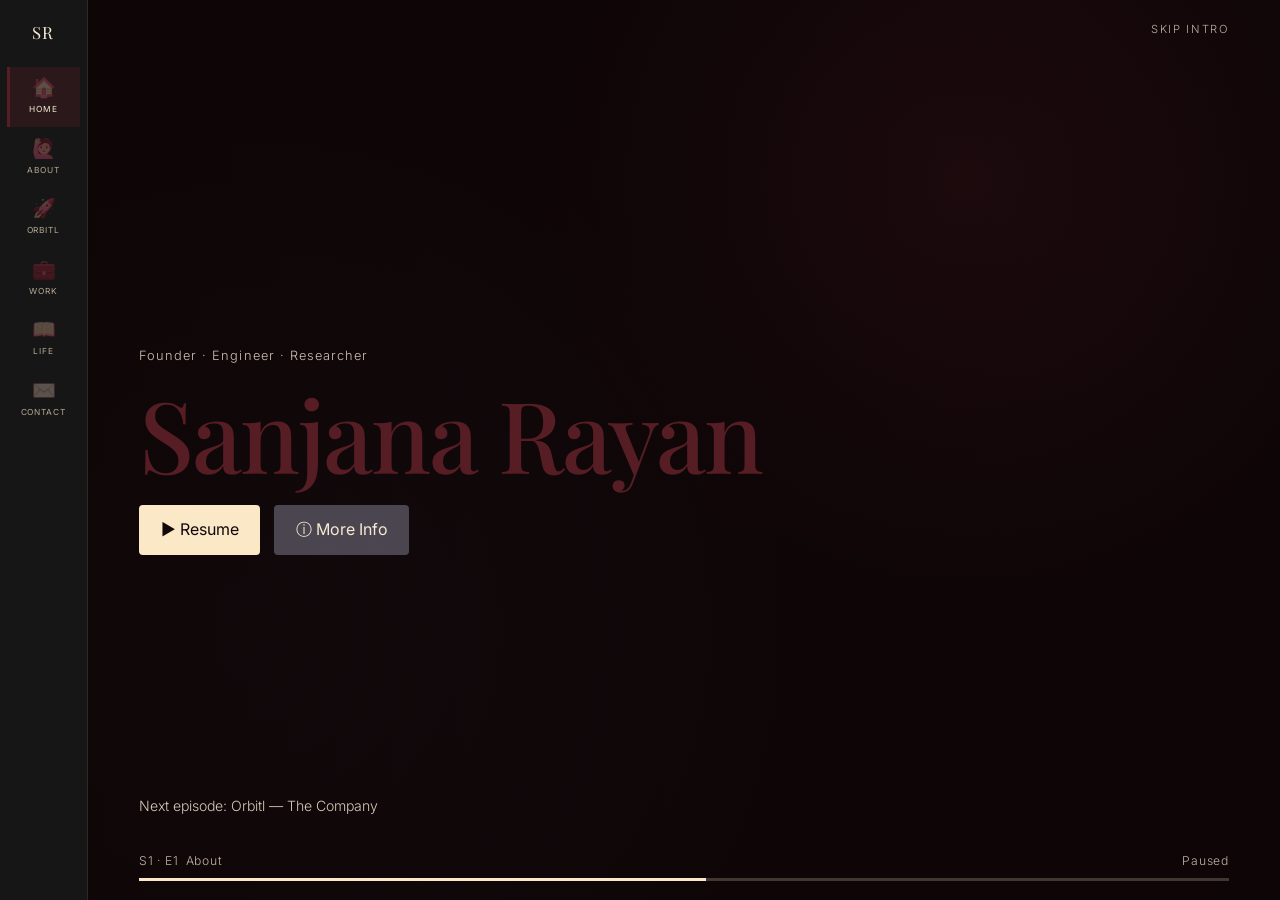
==== commit 5bc6051e: "redesign" ====
--- a/index.html
+++ b/index.html
@@ -5,159 +5,43 @@
   <meta name="viewport" content="width=device-width, initial-scale=1.0">
   <title>Sanjana Rayan</title>
   <link rel="stylesheet" href="style.css">
-  <style>
-    .hero { text-align: center; padding-top: 40px; }
-    .hero-eyebrow { font-size: 11px; font-weight: 500; letter-spacing: 0.14em; text-transform: uppercase; color: var(--slate-dk); margin-bottom: 1.5rem; }
-    .hero h1 { margin-bottom: 0.75rem; }
-    .hero-tagline { font-family: 'Playfair Display', serif; font-size: 1.2rem; color: var(--muted); font-style: italic; margin-bottom: 1.25rem; }
-    .hero-sub { font-size: 16px; color: var(--muted); max-width: 500px; margin: 0 auto 2.5rem; line-height: 1.8; font-weight: 300; }
-    .hero-links { display: flex; gap: 1rem; justify-content: center; flex-wrap: wrap; margin-bottom: 5rem; }
+</head>
+<body class="dark-page">
+  <div class="layout">
+    <aside class="sidebar">
+      <a class="sidebar-logo" href="index.html">SR</a>
+      <a class="sidebar-link active" href="home.html"><span class="sidebar-emoji">🏠</span><span class="sidebar-label">Home</span></a>
+      <a class="sidebar-link" href="about.html"><span class="sidebar-emoji">🙋</span><span class="sidebar-label">About</span></a>
+      <a class="sidebar-link" href="orbitl.html"><span class="sidebar-emoji">🚀</span><span class="sidebar-label">Orbitl</span></a>
+      <a class="sidebar-link" href="experience.html"><span class="sidebar-emoji">💼</span><span class="sidebar-label">Work</span></a>
+      <a class="sidebar-link" href="life.html"><span class="sidebar-emoji">📖</span><span class="sidebar-label">Life</span></a>
+      <a class="sidebar-link" href="contact.html"><span class="sidebar-emoji">✉️</span><span class="sidebar-label">Contact</span></a>
+    </aside>
 
-    .highlights {
-      display: grid;
-      grid-template-columns: repeat(3, 1fr);
-      gap: 1px;
-      background: var(--border);
-      border: 1px solid var(--border);
-      border-radius: 6px;
-      overflow: hidden;
-      margin-bottom: 4rem;
-    }
-    .highlight-cell { background: var(--white); padding: 1.75rem 1.5rem; }
-    .highlight-label { font-size: 10px; font-weight: 500; letter-spacing: 0.12em; text-transform: uppercase; color: var(--slate-dk); margin-bottom: 0.6rem; }
-    .highlight-title { font-family: 'Playfair Display', serif; font-size: 1.05rem; color: var(--bordeaux); margin-bottom: 0.4rem; line-height: 1.3; }
-    .highlight-desc { font-size: 13px; color: var(--muted); line-height: 1.6; margin: 0; }
+    <main class="landing">
+      <a class="skip-intro" href="home.html">Skip Intro</a>
 
-    .snapshot { display: grid; grid-template-columns: repeat(2, 1fr); gap: 1.5rem; margin-bottom: 5rem; }
-    .snapshot-item { border-left: 2px solid rgba(86,29,37,0.25); padding-left: 1.25rem; }
-    .snapshot-item-label { font-size: 10px; font-weight: 500; letter-spacing: 0.1em; text-transform: uppercase; color: var(--slate-dk); margin-bottom: 0.35rem; }
-    .snapshot-item-value { font-size: 14px; color: var(--text); line-height: 1.5; margin: 0; }
+      <div class="landing-content">
+        <p class="genre-tags">Founder · Engineer · Researcher</p>
+        <h1 class="landing-name">Sanjana Rayan</h1>
+        <div class="landing-actions">
+          <a class="netflix-btn primary" href="home.html">▶ Resume</a>
+          <a class="netflix-btn secondary" href="about.html">ⓘ More Info</a>
+        </div>
+      </div>
 
-    .social-row { display: flex; justify-content: center; gap: 2rem; }
-    .social-link { font-size: 12px; letter-spacing: 0.08em; text-transform: uppercase; color: var(--muted); text-decoration: none; transition: color 0.2s; }
-    .social-link:hover { color: var(--bordeaux); text-decoration: none; }
+      <p class="landing-next">Next episode: Orbitl — The Company</p>
 
-    @media (max-width: 600px) {
-      .highlights { grid-template-columns: 1fr; }
-      .snapshot { grid-template-columns: 1fr; }
-    }
-  </style>
-</head>
-<body>
-<div class="sidebar">
-  <a class="sidebar-logo" href="index.html">SR</a>
-  <a class="sidebar-link active" href="index.html">
-    <span class="sidebar-emoji">🏠</span>
-    <span class="sidebar-label">Home</span>
-  </a>
-  <a class="sidebar-link " href="about.html">
-    <span class="sidebar-emoji">🙋</span>
-    <span class="sidebar-label">About</span>
-  </a>
-  <a class="sidebar-link " href="orbitl.html">
-    <span class="sidebar-emoji">🚀</span>
-    <span class="sidebar-label">Orbitl</span>
-  </a>
-  <a class="sidebar-link " href="experience.html">
-    <span class="sidebar-emoji">💼</span>
-    <span class="sidebar-label">Work</span>
-  </a>
-  <a class="sidebar-link " href="life.html">
-    <span class="sidebar-emoji">📖</span>
-    <span class="sidebar-label">Life</span>
-  </a>
-  <a class="sidebar-link " href="contact.html">
-    <span class="sidebar-emoji">✉️</span>
-    <span class="sidebar-label">Contact</span>
-  </a>
-</div>
-<nav>
-  <div class="nav-inner">
-    <a class="nav-logo" href="index.html">SR</a>
-    <ul class="nav-links">
-      <li><a href="about.html">About</a></li>
-      <li><a href="orbitl.html">Orbitl</a></li>
-      <li><a href="experience.html">Experience</a></li>
-      <li><a href="life.html">Life</a></li>
-      <li><a href="contact.html">Contact</a></li>
-    </ul>
+      <div class="landing-progress">
+        <div class="progress-meta">
+          <span>S1 · E1&nbsp;&nbsp;About</span>
+          <span>Paused</span>
+        </div>
+        <div class="progress-track">
+          <div class="progress-fill"></div>
+        </div>
+      </div>
+    </main>
   </div>
-</nav>
-
-<div class="page">
-  <div class="hero">
-    <p class="hero-eyebrow">Chemical Engineer &amp; Founder</p>
-    <h1>Sanjana Rayan</h1>
-    <p class="hero-sub" style="font-size:18px; max-width:520px;">Hi, I'm Sanjana. I build things, lead teams, and make things happen. I started as an engineer, got pulled into startups, and found out I love the full arc: from research and first principles to strategy, sales, and execution.</p>
-    <div class="hero-links">
-      <a href="about.html" class="btn-primary">More about me</a>
-      <a href="contact.html" class="btn-secondary">Say hello</a>
-    </div>
-  </div>
-
-  <div class="section-rule">What I bring</div>
-
-  <div class="highlights">
-    <div class="highlight-cell">
-      <p class="highlight-label">Research</p>
-      <p class="highlight-title">Lab work at LBNL &amp; UC Berkeley</p>
-      <p class="highlight-desc">Quantum chemistry simulations on battery degradation at the Persson Group. Crystal growth and spectroscopy at the Wu Lab.</p>
-    </div>
-    <div class="highlight-cell">
-      <p class="highlight-label">Commercial</p>
-      <p class="highlight-title">Zero to commercial traction</p>
-      <p class="highlight-desc">200+ discovery interviews, GTM across 12+ universities, 4 pilots in progress, ~12% cold reply rates to senior R&amp;D. Built and ran the full sales motion solo.</p>
-    </div>
-    <div class="highlight-cell">
-      <p class="highlight-label">Leadership</p>
-      <p class="highlight-title">Founder &amp; operator</p>
-      <p class="highlight-desc">Built a 4-person team from scratch, ran hiring and sprints, led 100+ member org as President. Comfortable owning the room at any stage.</p>
-    </div>
-  </div>
-
-  <div class="section-rule">Snapshot</div>
-
-  <div class="snapshot">
-    <div class="snapshot-item">
-      <p class="snapshot-item-label">Currently</p>
-      <p class="snapshot-item-value">Founder, Orbitl. AI research platform for scientists.</p>
-    </div>
-    <div class="snapshot-item">
-      <p class="snapshot-item-label">Previously</p>
-      <p class="snapshot-item-value">Ford Motor Company &middot; Chemix &middot; LBNL Persson Group &middot; Wu Lab</p>
-    </div>
-    <div class="snapshot-item">
-      <p class="snapshot-item-label">Education</p>
-      <p class="snapshot-item-value">B.S. Chemical Engineering, UC Berkeley. May 2026.</p>
-    </div>
-    <div class="snapshot-item">
-      <p class="snapshot-item-label">Programs</p>
-      <p class="snapshot-item-value">Antler Residency &middot; SkyDeck PAD-13 &middot; STEP</p>
-    </div>
-    <div class="snapshot-item">
-      <p class="snapshot-item-label">Based</p>
-      <p class="snapshot-item-value">Bay Area, CA.</p>
-    </div>
-    <div class="snapshot-item">
-      <p class="snapshot-item-label">Interests</p>
-      <p class="snapshot-item-value">Vinyl &middot; Badminton &middot; Charcoal art &middot; Crochet &middot; Reading &middot; Coffee</p>
-    </div>
-  </div>
-
-  <div class="social-row">
-    <a class="social-link" href="https://x.com/sanjanabrayan" target="_blank">Twitter / X</a>
-    <a class="social-link" href="https://www.linkedin.com/in/sanjanarayan/" target="_blank">LinkedIn</a>
-    <a class="social-link" href="mailto:sanjanarayan@berkeley.edu">Email</a>
-  </div>
-</div>
-
-<footer>
-  <span>&copy; 2026 Sanjana Rayan</span>
-  <div class="footer-links">
-    <a href="https://x.com/sanjanabrayan" target="_blank">X</a>
-    <a href="https://www.linkedin.com/in/sanjanarayan/" target="_blank">LinkedIn</a>
-    <a href="mailto:sanjanarayan@berkeley.edu">Email</a>
-  </div>
-</footer>
 </body>
 </html>
--- a/style.css
+++ b/style.css
@@ -1,121 +1,103 @@
-@import url('https://fonts.googleapis.com/css2?family=Playfair+Display:ital,wght@0,400;0,500;1,400&family=Inter:wght@300;400;500&display=swap');
-
-*, *::before, *::after { box-sizing: border-box; margin: 0; padding: 0; }
+@import url('https://fonts.googleapis.com/css2?family=Playfair+Display:wght@400;500;600&family=Inter:wght@300;400&display=swap');
+
+*,
+*::before,
+*::after {
+  box-sizing: border-box;
+  margin: 0;
+  padding: 0;
+}
 
 :root {
-  --beige:    #FAE8C7;
-  --beige-dk: #F0D9A8;
+  --beige: #FAE8C7;
   --bordeaux: #561D25;
-  --slate:    #B8B8D1;
-  --slate-dk: #8888AA;
-  --text:     #2A1A1C;
-  --muted:    #7A5C62;
-  --border:   rgba(86,29,37,0.12);
-  --white:    #FFFAF2;
-  --sidebar-w: 64px;
-}
-
-html { scroll-behavior: smooth; }
+  --pale-slate: #B8B8D1;
+  --muted: #7A5C62;
+  --text: #2A1A1C;
+  --border: rgba(86, 29, 37, 0.12);
+  --sidebar: #161616;
+  --dark-bg: #0e0507;
+  --dark-surface: #1a1a1a;
+  --cream-text: #f6ead4;
+  --sidebar-width: 88px;
+}
+
+html,
+body {
+  min-height: 100%;
+}
 
 body {
   font-family: 'Inter', sans-serif;
+  font-weight: 300;
   background: var(--beige);
   color: var(--text);
-  font-size: 16px;
   line-height: 1.7;
+}
+
+body.dark-page {
+  background:
+    radial-gradient(circle at 75% 20%, rgba(86, 29, 37, 0.35), transparent 35%),
+    radial-gradient(circle at 20% 70%, rgba(184, 184, 209, 0.08), transparent 45%),
+    var(--dark-bg);
+  color: var(--cream-text);
+}
+
+.layout {
   min-height: 100vh;
 }
 
-/* TOP NAV */
-nav {
-  position: fixed;
-  top: 0;
-  left: var(--sidebar-w);
-  right: 0;
-  z-index: 100;
-  background: rgba(250,232,199,0.95);
-  backdrop-filter: blur(12px);
-  border-bottom: 1px solid var(--border);
-}
-
-.nav-inner {
-  max-width: 780px;
-  margin: 0 auto;
-  padding: 0 2rem;
-  height: 58px;
-  display: flex;
-  align-items: center;
-  justify-content: space-between;
-}
-
-.nav-logo {
-  font-family: 'Playfair Display', serif;
-  font-size: 20px;
-  color: var(--bordeaux);
-  text-decoration: none;
-}
-
-.nav-links { display: flex; gap: 2rem; list-style: none; }
-
-.nav-links a {
-  font-size: 12px;
-  font-weight: 400;
-  color: var(--muted);
-  text-decoration: none;
-  letter-spacing: 0.08em;
-  text-transform: uppercase;
-  transition: color 0.2s;
-}
-
-.nav-links a:hover, .nav-links a.active { color: var(--bordeaux); }
-
-/* SIDEBAR */
 .sidebar {
   position: fixed;
   top: 0;
   left: 0;
-  bottom: 0;
-  width: var(--sidebar-w);
-  background: var(--white);
-  border-right: 1px solid var(--border);
-  z-index: 200;
+  width: var(--sidebar-width);
+  height: 100vh;
+  background: var(--sidebar);
+  border-right: 1px solid rgba(250, 232, 199, 0.09);
   display: flex;
   flex-direction: column;
   align-items: center;
-  padding: 1.25rem 0;
-  gap: 0.25rem;
+  padding: 1.15rem 0.45rem;
+  z-index: 20;
 }
 
 .sidebar-logo {
   font-family: 'Playfair Display', serif;
-  font-size: 16px;
-  color: var(--bordeaux);
+  font-size: 1.05rem;
+  color: var(--cream-text);
   text-decoration: none;
-  margin-bottom: 1.5rem;
-  letter-spacing: 0.02em;
+  letter-spacing: 0.08em;
+  margin-bottom: 1.25rem;
 }
 
 .sidebar-link {
+  width: 100%;
   display: flex;
   flex-direction: column;
   align-items: center;
   gap: 0.3rem;
-  padding: 0.7rem 0.5rem;
-  width: 100%;
+  padding: 0.7rem 0.35rem;
   text-decoration: none;
-  border-radius: 0;
-  transition: background 0.15s;
   position: relative;
-}
-
-.sidebar-link:hover { background: rgba(86,29,37,0.05); text-decoration: none; }
-
-.sidebar-link.active { background: rgba(86,29,37,0.08); }
+  transition: background 0.2s ease;
+}
+
+.sidebar-link:hover {
+  background: rgba(250, 232, 199, 0.06);
+}
+
+.sidebar-link.active {
+  background: rgba(86, 29, 37, 0.32);
+}
+
 .sidebar-link.active::before {
   content: '';
   position: absolute;
-  left: 0; top: 0; bottom: 0;
-  width: 2px;
+  left: 0;
+  top: 0;
+  bottom: 0;
+  width: 3px;
   background: var(--bordeaux);
 }
 
@@ -126,97 +108,533 @@
 }
 
 .sidebar-label {
-  font-size: 9px;
+  font-size: 0.52rem;
+  text-transform: uppercase;
+  letter-spacing: 0.12em;
+  color: rgba(250, 232, 199, 0.7);
+  font-weight: 400;
+}
+
+.sidebar-link.active .sidebar-label {
+  color: var(--cream-text);
+}
+
+.page-wrap {
+  margin-left: var(--sidebar-width);
+  min-height: 100vh;
+}
+
+.episode-page {
+  padding: 3.2rem clamp(1.1rem, 4vw, 3.2rem);
+}
+
+.episode-content {
+  max-width: 940px;
+  background: var(--beige);
+  border: 1px solid var(--border);
+  padding: clamp(1.25rem, 4vw, 3rem);
+  border-radius: 10px;
+}
+
+.episode-header {
+  margin-bottom: 2.3rem;
+}
+
+.episode-meta {
+  font-size: 0.75rem;
+  text-transform: uppercase;
+  letter-spacing: 0.14em;
+  color: var(--muted);
+  margin-bottom: 0.6rem;
+}
+
+h1,
+h2,
+h3 {
+  font-family: 'Playfair Display', serif;
+  color: var(--bordeaux);
   font-weight: 500;
+}
+
+h1 {
+  font-size: clamp(2.1rem, 6vw, 3.9rem);
+  line-height: 1.08;
+}
+
+h2 {
+  font-size: clamp(1.5rem, 4vw, 2.4rem);
+  margin-bottom: 0.9rem;
+}
+
+h3 {
+  font-size: 0.86rem;
+  letter-spacing: 0.14em;
+  text-transform: uppercase;
+  margin-bottom: 1rem;
+}
+
+p {
+  color: var(--text);
+  font-weight: 300;
+  margin-bottom: 0.92rem;
+}
+
+a {
+  color: var(--bordeaux);
+}
+
+.section {
+  margin-bottom: 3rem;
+}
+
+.section-divider {
+  margin: 2.5rem 0 1.1rem;
+  display: flex;
+  align-items: center;
+  gap: 1rem;
+}
+
+.section-divider::after {
+  content: '';
+  flex: 1;
+  height: 1px;
+  background: var(--border);
+}
+
+.exp-item {
+  display: grid;
+  grid-template-columns: 120px 1fr;
+  gap: 0 2.3rem;
+  padding: 1.6rem 0;
+  border-top: 1px solid var(--border);
+}
+
+.exp-item:last-child {
+  border-bottom: 1px solid var(--border);
+}
+
+.exp-date {
+  font-size: 0.74rem;
+  color: var(--muted);
+  line-height: 1.6;
+  padding-top: 0.22rem;
+}
+
+.exp-title {
+  font-size: 1rem;
+  font-weight: 400;
+  color: var(--text);
+  margin-bottom: 0.2rem;
+}
+
+.exp-org {
+  font-size: 0.82rem;
+  color: var(--bordeaux);
+  margin-bottom: 0.75rem;
+}
+
+.exp-bullets {
+  list-style: none;
+}
+
+.exp-bullets li {
+  position: relative;
+  padding-left: 0.95rem;
+  margin-bottom: 0.52rem;
+  color: var(--muted);
+  font-size: 0.93rem;
+}
+
+.exp-bullets li::before {
+  content: '';
+  position: absolute;
+  left: 0;
+  top: 0.72em;
+  width: 5px;
+  height: 1px;
+  background: var(--bordeaux);
+}
+
+.accolade-list,
+.skills-grid,
+.detail-grid,
+.contact-links,
+.life-grid {
+  border: 1px solid var(--border);
+  border-radius: 8px;
+  overflow: hidden;
+  background: rgba(250, 232, 199, 0.45);
+}
+
+.accolade,
+.skill-cell,
+.detail-cell,
+.life-cell {
+  border-top: 1px solid var(--border);
+  padding: 1rem 1.25rem;
+}
+
+.accolade:first-child,
+.skill-cell:first-child,
+.detail-cell:first-child,
+.life-cell:first-child {
+  border-top: none;
+}
+
+.accolade {
+  display: grid;
+  grid-template-columns: 88px 1fr;
+  gap: 0 1.2rem;
+}
+
+.accolade-year {
+  color: var(--muted);
+  font-size: 0.75rem;
+}
+
+.accolade-title {
+  font-size: 0.95rem;
+  color: var(--text);
+  font-weight: 400;
+  margin-bottom: 0.2rem;
+}
+
+.accolade-sub {
+  color: var(--muted);
+  font-size: 0.9rem;
+  margin: 0;
+}
+
+.skills-grid,
+.detail-grid,
+.life-grid {
+  display: grid;
+  grid-template-columns: repeat(2, minmax(0, 1fr));
+}
+
+.skill-cell,
+.detail-cell,
+.life-cell {
+  border-top: none;
+  border-left: 1px solid var(--border);
+}
+
+.skill-cell:nth-child(2n + 1),
+.detail-cell:nth-child(2n + 1),
+.life-cell:nth-child(2n + 1) {
+  border-left: none;
+}
+
+.skill-cell:nth-child(n + 3),
+.detail-cell:nth-child(n + 3),
+.life-cell:nth-child(n + 3) {
+  border-top: 1px solid var(--border);
+}
+
+.skill-cell-label,
+.detail-label,
+.contact-label {
+  font-size: 0.65rem;
+  letter-spacing: 0.1em;
+  text-transform: uppercase;
+  color: var(--muted);
+  margin-bottom: 0.35rem;
+}
+
+.skill-cell p,
+.detail-cell p,
+.life-cell p {
+  margin: 0;
+  color: var(--text);
+  font-size: 0.92rem;
+}
+
+.contact-row {
+  border-top: 1px solid var(--border);
+  padding: 1rem 1.25rem;
+  text-decoration: none;
+  display: flex;
+  justify-content: space-between;
+  gap: 1rem;
+  align-items: center;
+}
+
+.contact-row:first-child {
+  border-top: none;
+}
+
+.contact-value {
+  font-family: 'Playfair Display', serif;
+  font-size: 1rem;
+  color: var(--text);
+}
+
+.contact-arrow {
+  color: var(--muted);
+}
+
+.landing {
+  min-height: 100vh;
+  margin-left: var(--sidebar-width);
+  position: relative;
+  display: flex;
+  flex-direction: column;
+  justify-content: center;
+  padding: clamp(1.2rem, 4vw, 3.2rem);
+  color: var(--cream-text);
+}
+
+.landing::before {
+  content: '';
+  position: absolute;
+  inset: 0;
+  background: linear-gradient(to right, rgba(14, 5, 7, 0.86) 0%, rgba(14, 5, 7, 0.58) 45%, rgba(14, 5, 7, 0.32) 100%);
+  pointer-events: none;
+}
+
+.landing-content,
+.landing-next,
+.landing-progress {
+  position: relative;
+  z-index: 2;
+}
+
+.genre-tags {
+  color: rgba(246, 234, 212, 0.82);
+  letter-spacing: 0.08em;
+  font-size: 0.8rem;
+  margin-bottom: 0.95rem;
+}
+
+.landing-name {
+  font-family: 'Playfair Display', serif;
+  font-size: clamp(2.5rem, 9vw, 6.2rem);
+  letter-spacing: -0.02em;
+  line-height: 1.03;
+  margin-bottom: 1.3rem;
+}
+
+.landing-actions {
+  display: flex;
+  gap: 0.85rem;
+  flex-wrap: wrap;
+}
+
+.netflix-btn {
+  text-decoration: none;
+  border-radius: 4px;
+  padding: 0.72rem 1.35rem;
+  font-weight: 400;
+  display: inline-flex;
+  align-items: center;
+  gap: 0.45rem;
+  transition: opacity 0.2s ease;
+}
+
+.netflix-btn:hover {
+  opacity: 0.9;
+}
+
+.netflix-btn.primary {
+  background: var(--beige);
+  color: #12080a;
+}
+
+.netflix-btn.secondary {
+  background: rgba(184, 184, 209, 0.35);
+  color: var(--cream-text);
+}
+
+.landing-next {
+  position: absolute;
+  left: clamp(1.2rem, 4vw, 3.2rem);
+  bottom: 4.2rem;
+  color: rgba(246, 234, 212, 0.86);
+  font-size: 0.88rem;
+}
+
+.landing-progress {
+  position: absolute;
+  left: 0;
+  right: 0;
+  bottom: 1.2rem;
+  padding: 0 clamp(1.2rem, 4vw, 3.2rem);
+}
+
+.progress-meta {
+  display: flex;
+  justify-content: space-between;
+  color: rgba(246, 234, 212, 0.76);
+  font-size: 0.76rem;
   letter-spacing: 0.06em;
-  text-transform: uppercase;
-  color: var(--muted);
-}
-
-.sidebar-link.active .sidebar-label { color: var(--bordeaux); }
-
-/* PAGE */
-.page {
-  max-width: 780px;
-  margin: 0 auto;
-  padding: 100px 2rem 100px calc(var(--sidebar-w) + 2rem);
-}
-
-/* TYPE */
-h1 {
+  margin-bottom: 0.4rem;
+}
+
+.progress-track {
+  height: 3px;
+  background: rgba(250, 232, 199, 0.22);
+  position: relative;
+}
+
+.progress-fill {
+  width: 52%;
+  height: 100%;
+  background: var(--beige);
+}
+
+.skip-intro {
+  position: absolute;
+  right: clamp(1.2rem, 4vw, 3.2rem);
+  top: 1.25rem;
+  color: rgba(246, 234, 212, 0.74);
+  text-decoration: none;
+  font-size: 0.7rem;
+  text-transform: uppercase;
+  letter-spacing: 0.15em;
+}
+
+.skip-intro:hover {
+  color: var(--beige);
+}
+
+.episodes {
+  min-height: 100vh;
+  margin-left: var(--sidebar-width);
+  padding: clamp(1.2rem, 4vw, 3rem);
+}
+
+.episodes-header {
+  margin-bottom: 1.5rem;
+}
+
+.episodes-kicker {
+  color: rgba(246, 234, 212, 0.75);
+  letter-spacing: 0.12em;
+  text-transform: uppercase;
+  font-size: 0.72rem;
+}
+
+.episodes-title {
+  color: var(--cream-text);
+  font-size: clamp(2rem, 6vw, 4rem);
+  margin-top: 0.35rem;
+}
+
+.episodes-grid {
+  display: grid;
+  grid-template-columns: repeat(auto-fit, minmax(220px, 1fr));
+  gap: 1rem;
+}
+
+.episode-card {
+  text-decoration: none;
+  background: var(--dark-surface);
+  border: 1px solid rgba(250, 232, 199, 0.08);
+  border-radius: 10px;
+  overflow: hidden;
+  display: flex;
+  flex-direction: column;
+  transition: border-color 0.2s ease, box-shadow 0.2s ease, transform 0.2s ease;
+}
+
+.episode-card:hover {
+  border-color: rgba(86, 29, 37, 0.8);
+  box-shadow: 0 0 0 1px rgba(86, 29, 37, 0.7), 0 20px 28px rgba(0, 0, 0, 0.3);
+  transform: translateY(-2px);
+}
+
+.episode-thumb {
+  height: 110px;
+  background:
+    linear-gradient(130deg, rgba(86, 29, 37, 0.92), rgba(39, 13, 18, 0.88)),
+    repeating-linear-gradient(45deg, rgba(250, 232, 199, 0.16), rgba(250, 232, 199, 0.16) 6px, transparent 6px, transparent 12px);
+}
+
+.episode-copy {
+  padding: 1rem;
+}
+
+.episode-number {
+  display: inline-block;
+  font-size: 0.66rem;
+  letter-spacing: 0.11em;
+  text-transform: uppercase;
+  color: rgba(250, 232, 199, 0.72);
+  margin-bottom: 0.35rem;
+}
+
+.episode-name {
   font-family: 'Playfair Display', serif;
-  font-size: clamp(2.4rem, 5vw, 3.6rem);
-  font-weight: 400;
-  line-height: 1.15;
-  color: var(--bordeaux);
-  letter-spacing: -0.01em;
-}
-
-h2 {
-  font-family: 'Playfair Display', serif;
-  font-size: 1.8rem;
-  font-weight: 400;
-  color: var(--bordeaux);
-  margin-bottom: 1rem;
-}
-
-h3 {
-  font-size: 11px;
-  font-weight: 500;
-  letter-spacing: 0.12em;
-  text-transform: uppercase;
-  color: var(--slate-dk);
-  margin-bottom: 1.2rem;
-}
-
-p { color: var(--text); margin-bottom: 1rem; }
-p:last-child { margin-bottom: 0; }
-a { color: var(--bordeaux); text-decoration: none; }
-a:hover { text-decoration: underline; }
-
-.divider { width: 36px; height: 2px; background: var(--bordeaux); margin: 1.6rem 0; opacity: 0.4; }
-.section { margin-bottom: 5rem; }
-.eyebrow { font-size: 11px; font-weight: 500; letter-spacing: 0.14em; text-transform: uppercase; color: var(--slate-dk); margin-bottom: 1rem; }
-
-.card { background: var(--white); border: 1px solid var(--border); border-radius: 6px; padding: 1.5rem 1.75rem; margin-bottom: 1px; transition: border-color 0.2s; }
-.card:hover { border-color: rgba(86,29,37,0.25); }
-
-.tag { display: inline-block; font-size: 11px; font-weight: 500; letter-spacing: 0.06em; text-transform: uppercase; color: var(--bordeaux); background: rgba(86,29,37,0.07); border: 1px solid rgba(86,29,37,0.15); padding: 4px 10px; border-radius: 2px; margin-right: 6px; margin-bottom: 6px; }
-
-.btn-primary { display: inline-block; padding: 11px 26px; background: var(--bordeaux); color: var(--beige); font-size: 12px; font-weight: 500; letter-spacing: 0.08em; text-transform: uppercase; border-radius: 3px; text-decoration: none; transition: opacity 0.2s; }
-.btn-primary:hover { opacity: 0.85; text-decoration: none; }
-
-.btn-secondary { display: inline-block; padding: 11px 26px; border: 1px solid rgba(86,29,37,0.3); color: var(--bordeaux); font-size: 12px; font-weight: 500; letter-spacing: 0.08em; text-transform: uppercase; border-radius: 3px; text-decoration: none; transition: border-color 0.2s; }
-.btn-secondary:hover { border-color: var(--bordeaux); text-decoration: none; }
-
-.section-rule { display: grid; grid-template-columns: 1fr auto 1fr; align-items: center; gap: 1.5rem; margin: 0 0 3rem; color: var(--slate-dk); font-size: 11px; letter-spacing: 0.1em; text-transform: uppercase; }
-.section-rule::before, .section-rule::after { content: ''; height: 1px; background: var(--border); }
-
-.exp-item { display: grid; grid-template-columns: 110px 1fr; gap: 0 2.5rem; padding: 2rem 0; border-top: 1px solid var(--border); }
-.exp-item:last-child { border-bottom: 1px solid var(--border); }
-.exp-date { font-size: 11px; color: var(--muted); padding-top: 4px; line-height: 1.6; }
-.exp-title { font-weight: 500; font-size: 15px; color: var(--text); margin-bottom: 0.15rem; }
-.exp-org { font-size: 13px; color: var(--bordeaux); margin-bottom: 0.8rem; opacity: 0.8; }
-.exp-bullets { list-style: none; padding: 0; margin: 0; }
-.exp-bullets li { font-size: 14px; color: var(--muted); line-height: 1.65; padding-left: 1rem; position: relative; margin-bottom: 0.5rem; }
-.exp-bullets li::before { content: ''; position: absolute; left: 0; top: 0.65em; width: 4px; height: 1px; background: var(--bordeaux); }
-.exp-bullets li:last-child { margin-bottom: 0; }
-
-.section-divider { margin: 3rem 0 1.5rem; display: flex; align-items: center; gap: 1rem; }
-.section-divider h3 { margin: 0; }
-.section-divider::after { content: ''; flex: 1; height: 1px; background: var(--border); }
-
-footer { border-top: 1px solid var(--border); padding: 2.5rem 2rem 2.5rem calc(var(--sidebar-w) + 2rem); max-width: 780px; margin: 0 auto; display: flex; align-items: center; justify-content: space-between; font-size: 12px; color: var(--muted); }
-.footer-links { display: flex; gap: 1.5rem; }
-.footer-links a { color: var(--muted); font-size: 12px; }
-.footer-links a:hover { color: var(--bordeaux); text-decoration: none; }
+  color: var(--cream-text);
+  font-size: 1.3rem;
+  margin-bottom: 0.42rem;
+}
+
+.episode-logline {
+  color: rgba(246, 234, 212, 0.8);
+  font-size: 0.88rem;
+  margin-bottom: 0.7rem;
+}
+
+.episode-runtime {
+  color: rgba(184, 184, 209, 0.9);
+  font-size: 0.72rem;
+  letter-spacing: 0.1em;
+  text-transform: uppercase;
+}
+
+@media (max-width: 860px) {
+  .skills-grid,
+  .detail-grid,
+  .life-grid {
+    grid-template-columns: 1fr;
+  }
+
+  .skill-cell,
+  .detail-cell,
+  .life-cell {
+    border-left: none;
+  }
+
+  .skill-cell:nth-child(n + 2),
+  .detail-cell:nth-child(n + 2),
+  .life-cell:nth-child(n + 2) {
+    border-top: 1px solid var(--border);
+  }
+}
 
 @media (max-width: 700px) {
-  :root { --sidebar-w: 0px; }
-  .sidebar { display: none; }
-  nav { left: 0; }
-  .nav-links { gap: 1.2rem; }
-  .page { padding: 100px 1.25rem 60px; }
-  footer { flex-direction: column; gap: 1rem; text-align: center; padding-left: 1.25rem; }
-  .exp-item { grid-template-columns: 1fr; gap: 0.4rem; }
+  :root {
+    --sidebar-width: 74px;
+  }
+
+  .sidebar-label {
+    font-size: 0.5rem;
+  }
+
+  .landing-next {
+    bottom: 4.9rem;
+  }
+}
+
+@media (max-width: 540px) {
+  :root {
+    --sidebar-width: 0px;
+  }
+
+  .sidebar {
+    display: none;
+  }
+
+  .landing,
+  .episodes,
+  .page-wrap {
+    margin-left: 0;
+  }
+
+  .exp-item,
+  .accolade {
+    grid-template-columns: 1fr;
+    gap: 0.35rem;
+  }
 }
